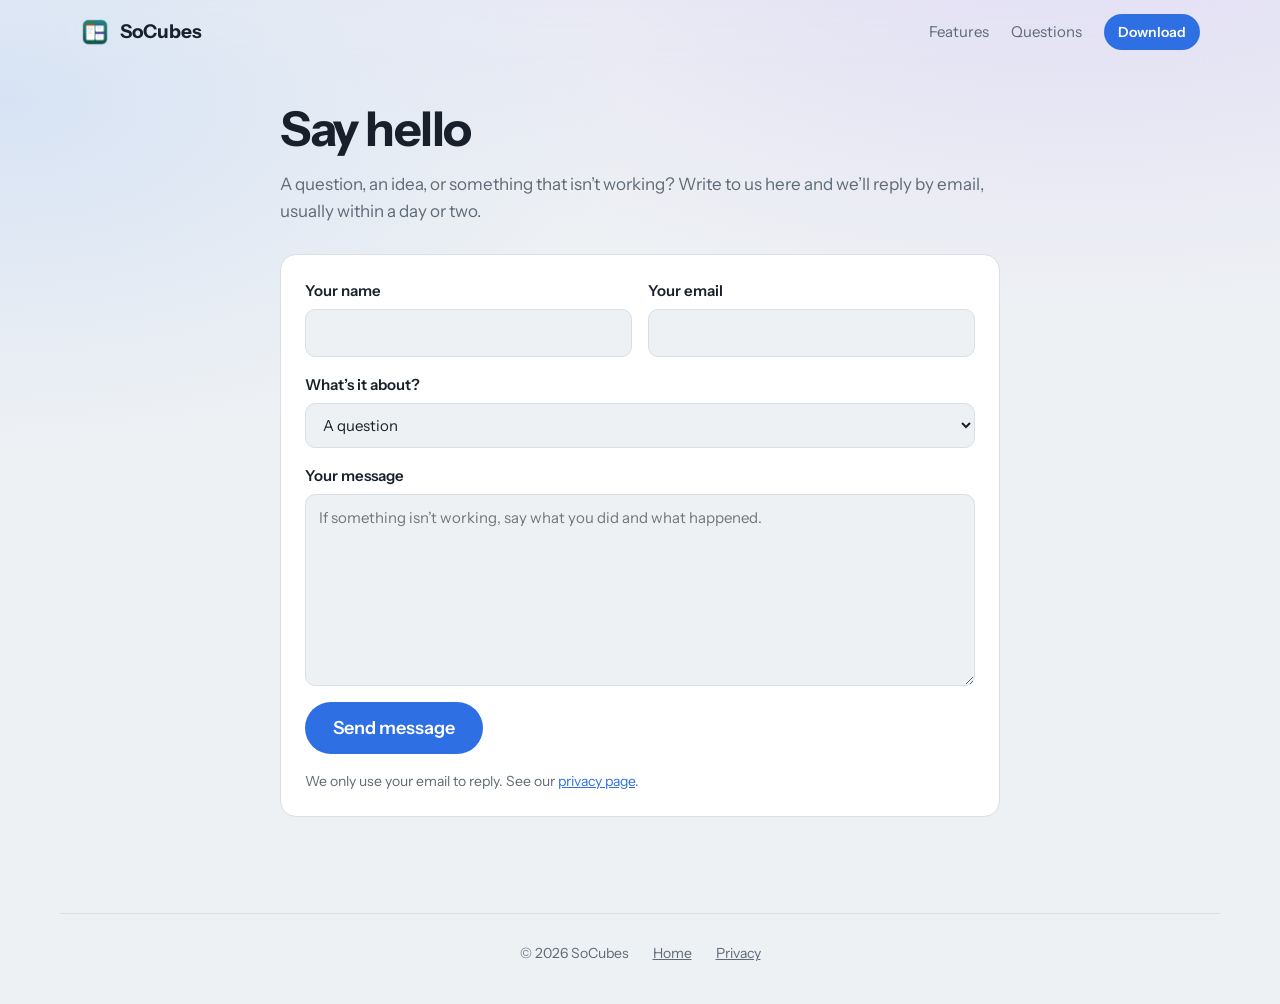
==== contact.html @ eb081d36 "Contact form, /download link, no GitHub links Co-Authored-By: Claude Opus 5.5 <noreply@anthropic.com" ====
<!doctype html>
<html lang="en">
  <head>
    <meta charset="utf-8" />
    <meta name="viewport" content="width=device-width, initial-scale=1" />
    <title>Contact · SoCubes</title>
    <meta name="description" content="Send the SoCubes team a question, an idea or a problem." />
    <link rel="icon" type="image/png" href="images/icon.png" />
    <link rel="preconnect" href="https://fonts.googleapis.com" />
    <link rel="preconnect" href="https://fonts.gstatic.com" crossorigin />
    <link
      href="https://fonts.googleapis.com/css2?family=Instrument+Sans:wght@400;500;600;700&family=Newsreader:ital,opsz,wght@0,6..72,400;1,6..72,400&display=swap"
      rel="stylesheet"
    />
    <link rel="stylesheet" href="style.css" />
  </head>
  <body>
    <header class="top">
      <a class="brand" href="index.html">
        <img src="images/icon.png" alt="" width="30" height="30" />
        SoCubes
      </a>
      <nav class="top__nav" aria-label="Site">
        <a href="index.html#features">Features</a>
        <a href="index.html#questions">Questions</a>
        <a class="button button--small" href="index.html#download">Download</a>
      </nav>
    </header>

    <main class="page">
      <h1>Say hello</h1>
      <p>
        A question, an idea, or something that isn’t working? Write to us here and we’ll reply by
        email, usually within a day or two.
      </p>

      <form
        class="contact"
        name="contact"
        method="POST"
        action="/thanks.html"
        data-netlify="true"
        netlify-honeypot="company"
      >
        <input type="hidden" name="form-name" value="contact" />
        <p class="contact__trap" aria-hidden="true">
          <label>Leave this empty <input name="company" tabindex="-1" autocomplete="off" /></label>
        </p>
        <div class="contact__row">
          <label class="contact__field">
            <span>Your name</span>
            <input name="name" autocomplete="name" required maxlength="100" />
          </label>
          <label class="contact__field">
            <span>Your email</span>
            <input name="email" type="email" autocomplete="email" required maxlength="200" />
          </label>
        </div>
        <label class="contact__field">
          <span>What’s it about?</span>
          <select name="topic">
            <option>A question</option>
            <option>Something isn’t working</option>
            <option>An idea for SoCubes</option>
            <option>Something else</option>
          </select>
        </label>
        <label class="contact__field">
          <span>Your message</span>
          <textarea
            name="message"
            rows="7"
            required
            maxlength="5000"
            placeholder="If something isn’t working, say what you did and what happened."
          ></textarea>
        </label>
        <button class="button button--big" type="submit">Send message</button>
        <p class="contact__small">
          We only use your email to reply. See our <a href="privacy.html">privacy page</a>.
        </p>
      </form>
    </main>

    <footer class="foot">
      <span>© 2026 SoCubes</span>
      <a href="index.html">Home</a>
      <a href="privacy.html">Privacy</a>
    </footer>
  </body>
</html>
---- style.css ----
:root {
  --bg: #eef1f4;
  --surface: #ffffff;
  --ink: #18212b;
  --muted: #5e6a77;
  --line: #d9dfe5;
  --accent: #2f6fe4;
  --accent-ink: #ffffff;
  --shadow: 0 30px 80px rgb(24 33 43 / 16%);
  color-scheme: light dark;
}

@media (prefers-color-scheme: dark) {
  :root {
    --bg: #12161b;
    --surface: #1c2229;
    --ink: #eef2f6;
    --muted: #9aa6b2;
    --line: #2c343d;
    --accent: #5b93f5;
    --shadow: 0 30px 80px rgb(0 0 0 / 50%);
  }
}

* {
  box-sizing: border-box;
}

html {
  scroll-behavior: smooth;
}

body {
  margin: 0;
  background:
    radial-gradient(1200px 600px at 85% -10%, color-mix(in srgb, #8a5cf6 14%, transparent), transparent 70%),
    radial-gradient(900px 500px at 0% 10%, color-mix(in srgb, #2f7cf6 12%, transparent), transparent 70%),
    var(--bg);
  color: var(--ink);
  font-family: 'Instrument Sans', system-ui, sans-serif;
  font-size: 17px;
  line-height: 1.6;
}

a {
  color: var(--accent);
}

img {
  max-width: 100%;
  height: auto;
  display: block;
}

.top {
  position: sticky;
  top: 0;
  z-index: 5;
  display: flex;
  align-items: center;
  justify-content: space-between;
  gap: 16px;
  max-width: 1160px;
  margin: 0 auto;
  padding: 14px 20px;
  backdrop-filter: blur(16px);
}

.brand {
  display: flex;
  align-items: center;
  gap: 10px;
  color: var(--ink);
  font-size: 19px;
  font-weight: 700;
  text-decoration: none;
}

.brand img {
  border-radius: 8px;
}

.top__nav {
  display: flex;
  align-items: center;
  gap: 22px;
  font-size: 15px;
}

.top__nav a:not(.button) {
  color: var(--muted);
  text-decoration: none;
}

.top__nav a:not(.button):hover {
  color: var(--ink);
}

.button {
  display: inline-flex;
  align-items: center;
  gap: 8px;
  padding: 10px 18px;
  border-radius: 999px;
  background: var(--accent);
  color: var(--accent-ink);
  font-weight: 600;
  text-decoration: none;
  transition: transform 0.15s ease, box-shadow 0.15s ease;
}

.button:hover {
  transform: translateY(-1px);
  box-shadow: 0 10px 24px color-mix(in srgb, var(--accent) 35%, transparent);
}

.button--small {
  padding: 7px 14px;
  font-size: 14px;
}

.button--big {
  padding: 15px 28px;
  font-size: 18px;
}

main {
  max-width: 1160px;
  margin: 0 auto;
  padding: 0 20px;
}

.hero {
  padding: 56px 0 24px;
  text-align: center;
}

.pill {
  display: inline-block;
  margin: 0 0 18px;
  padding: 5px 14px;
  border: 1px solid var(--line);
  border-radius: 999px;
  background: var(--surface);
  color: var(--muted);
  font-size: 14px;
  font-weight: 500;
}

h1 {
  margin: 0;
  font-size: clamp(40px, 7vw, 76px);
  line-height: 1.04;
  letter-spacing: -0.03em;
}

h1 em {
  font-family: 'Newsreader', Georgia, serif;
  font-weight: 400;
  color: var(--accent);
}

.hero__lead {
  max-width: 640px;
  margin: 22px auto 30px;
  color: var(--muted);
  font-size: 19px;
}

.hero__small {
  margin: 12px 0 0;
  color: var(--muted);
  font-size: 14px;
}

.shot {
  margin: 0;
  overflow: hidden;
  border: 1px solid var(--line);
  border-radius: 18px;
  background: var(--surface);
  box-shadow: var(--shadow);
}

.shot--hero {
  margin-top: 48px;
}

section {
  padding: 72px 0 0;
}

h2 {
  margin: 0 0 32px;
  font-size: clamp(28px, 4vw, 40px);
  line-height: 1.15;
  letter-spacing: -0.02em;
  text-align: center;
}

h3 {
  margin: 0 0 6px;
  font-size: 19px;
}

.grid {
  display: grid;
  grid-template-columns: repeat(auto-fit, minmax(300px, 1fr));
  gap: 16px;
}

.card {
  padding: 24px;
  border: 1px solid var(--line);
  border-radius: 16px;
  background: var(--surface);
}

.card p,
.split__text p,
.steps p,
.faq p {
  margin: 0;
  color: var(--muted);
}

.card__dot {
  display: block;
  width: 12px;
  height: 12px;
  margin-bottom: 14px;
  border-radius: 4px;
  background: var(--dot);
}

.split {
  display: grid;
  grid-template-columns: minmax(0, 1.4fr) minmax(0, 1fr);
  align-items: center;
  gap: 40px;
  margin-top: 56px;
}

.split__text h3 + p {
  margin-bottom: 24px;
}

.steps {
  display: grid;
  grid-template-columns: repeat(auto-fit, minmax(240px, 1fr));
  gap: 16px;
  margin: 0;
  padding: 0;
  list-style: none;
  counter-reset: step;
}

.steps li {
  position: relative;
  padding: 24px;
  border: 1px solid var(--line);
  border-radius: 16px;
  background: var(--surface);
  counter-increment: step;
}

.steps li::before {
  content: counter(step);
  display: grid;
  place-items: center;
  width: 32px;
  height: 32px;
  margin-bottom: 14px;
  border-radius: 50%;
  background: color-mix(in srgb, var(--accent) 14%, transparent);
  color: var(--accent);
  font-weight: 700;
}

.faq {
  max-width: 760px;
  margin: 0 auto;
}

.faq details {
  border-bottom: 1px solid var(--line);
  padding: 16px 4px;
}

.faq summary {
  cursor: pointer;
  font-weight: 600;
}

.faq details p {
  margin-top: 8px;
}

.foot {
  display: flex;
  flex-wrap: wrap;
  justify-content: center;
  gap: 8px 24px;
  max-width: 1160px;
  margin: 96px auto 0;
  padding: 28px 20px 40px;
  border-top: 1px solid var(--line);
  color: var(--muted);
  font-size: 14px;
}

.foot a {
  color: var(--muted);
}

.page {
  max-width: 760px;
  margin: 0 auto;
  padding: 40px 20px 0;
}

.page h1 {
  font-size: clamp(32px, 5vw, 48px);
  margin-bottom: 8px;
}

.page h2 {
  margin: 40px 0 10px;
  font-size: 22px;
  text-align: left;
}

.page p,
.page li {
  color: var(--muted);
}

@media (max-width: 760px) {
  .top__nav a:not(.button) {
    display: none;
  }

  .split {
    grid-template-columns: 1fr;
  }

  .hero {
    padding-top: 32px;
  }
}

/* ---------- Contact ---------- */

.contact {
  display: flex;
  flex-direction: column;
  gap: 16px;
  margin-top: 28px;
  padding: 24px;
  border: 1px solid var(--line);
  border-radius: 16px;
  background: var(--surface);
}

.contact__row {
  display: grid;
  grid-template-columns: repeat(auto-fit, minmax(220px, 1fr));
  gap: 16px;
}

.contact__field {
  display: flex;
  flex-direction: column;
  gap: 6px;
  font-size: 15px;
  font-weight: 600;
}

.contact input,
.contact select,
.contact textarea {
  width: 100%;
  padding: 11px 13px;
  border: 1px solid var(--line);
  border-radius: 10px;
  background: var(--bg);
  color: var(--ink);
  font: inherit;
  font-weight: 400;
}

.contact textarea {
  resize: vertical;
}

.contact input:focus,
.contact select:focus,
.contact textarea:focus {
  outline: 2px solid color-mix(in srgb, var(--accent) 50%, transparent);
  border-color: var(--accent);
}

.contact .button {
  align-self: flex-start;
  border: 0;
  cursor: pointer;
  font-family: inherit;
}

.contact__small {
  margin: 0;
  color: var(--muted);
  font-size: 14px;
}

.contact__trap {
  position: absolute;
  left: -10000px;
}

.page--center {
  text-align: center;
  padding-top: 96px;
}
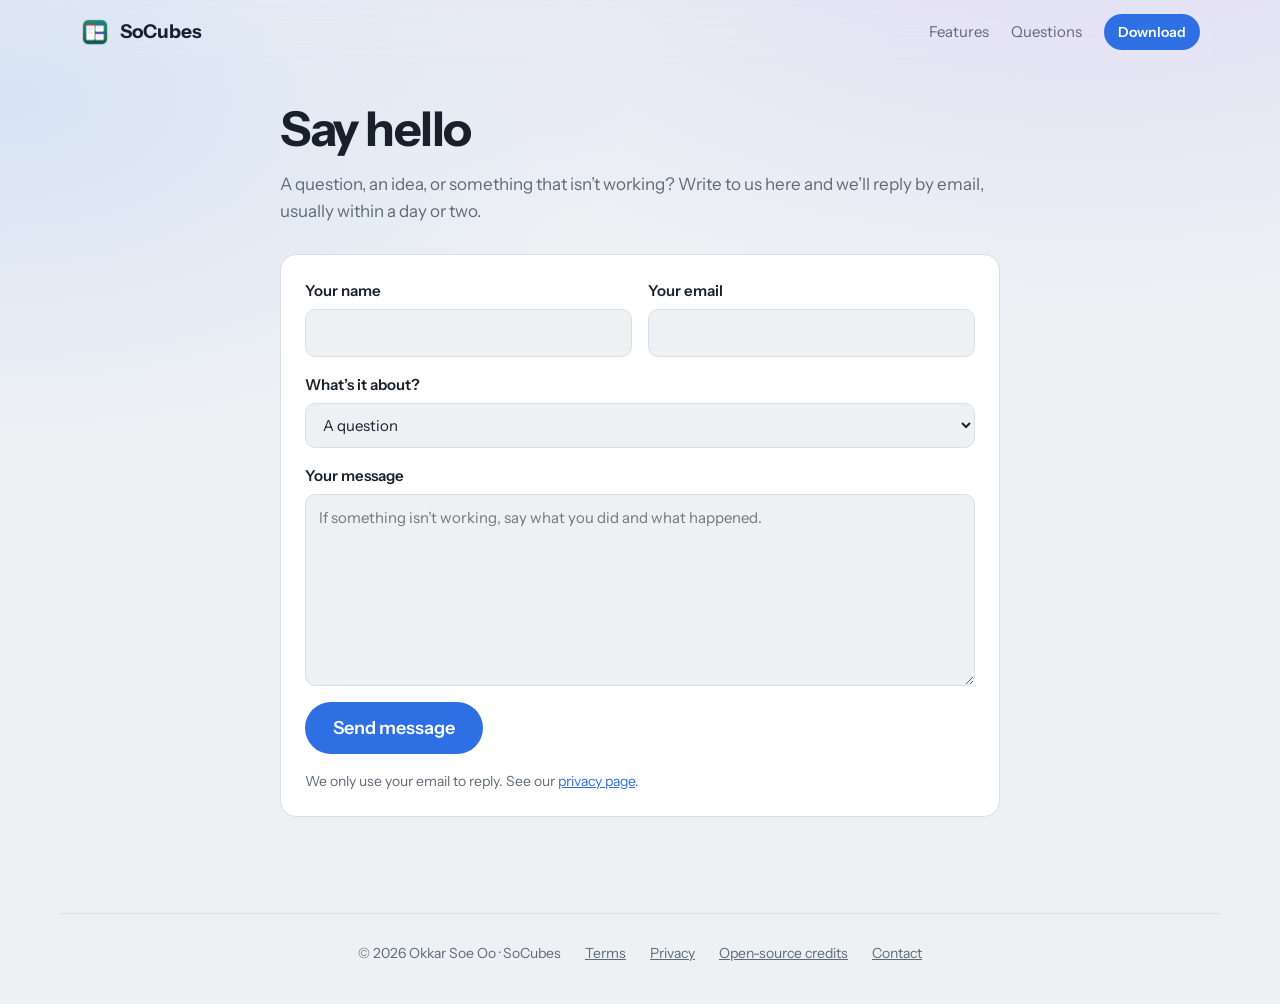
==== commit 5f68a6d8: "Terms, privacy, credits Co-Authored-By: Claude Opus 5.5 <noreply@anthropic.com>" ====
--- a/contact.html
+++ b/contact.html
@@ -83,9 +83,11 @@
     </main>
 
     <footer class="foot">
-      <span>© 2026 SoCubes</span>
-      <a href="index.html">Home</a>
+      <span>© 2026 Okkar Soe Oo · SoCubes</span>
+      <a href="terms.html">Terms</a>
       <a href="privacy.html">Privacy</a>
+      <a href="credits.html">Open-source credits</a>
+      <a href="contact.html">Contact</a>
     </footer>
   </body>
 </html>
--- a/style.css
+++ b/style.css
@@ -422,3 +422,34 @@
   text-align: center;
   padding-top: 96px;
 }
+
+/* ---------- Credits ---------- */
+
+.credits {
+  margin: 24px 0 0;
+  padding: 0;
+  list-style: none;
+  columns: 2 280px;
+  column-gap: 32px;
+  font-size: 14px;
+}
+
+.credits li {
+  break-inside: avoid;
+  padding: 4px 0;
+}
+
+.credits span {
+  color: var(--muted);
+}
+
+/* ---------- Terms and privacy ---------- */
+
+.legal h2 {
+  font-size: 19px;
+}
+
+.legal p,
+.legal li {
+  line-height: 1.65;
+}
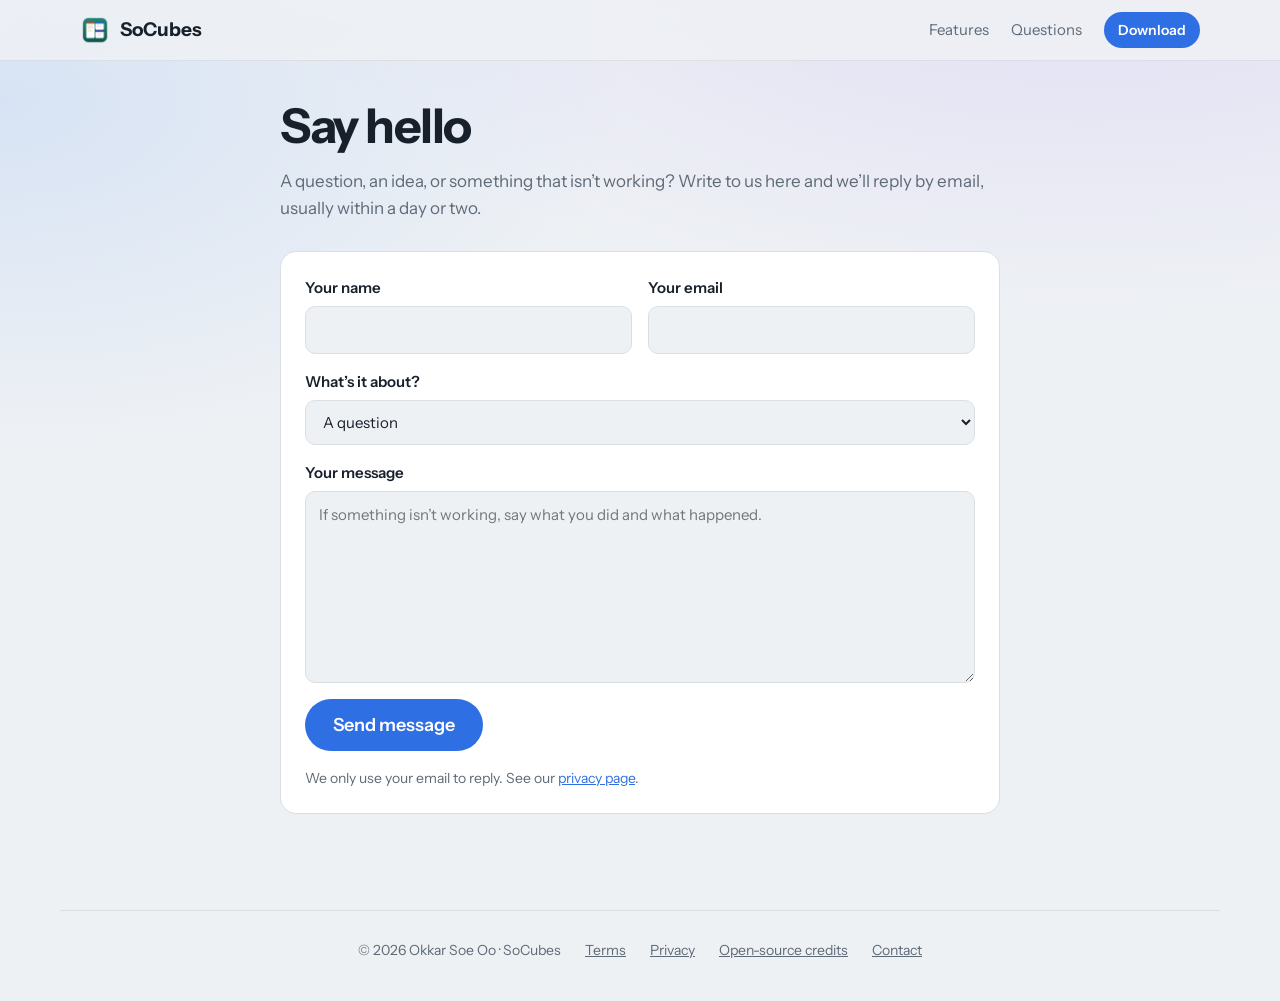
==== commit 75afef99: "Phone layout Co-Authored-By: Claude Opus 5.5 <noreply@anthropic.com>" ====
--- a/contact.html
+++ b/contact.html
@@ -21,7 +21,7 @@
         SoCubes
       </a>
       <nav class="top__nav" aria-label="Site">
-        <a href="index.html#features">Features</a>
+        <a href="features.html">Features</a>
         <a href="index.html#questions">Questions</a>
         <a class="button button--small" href="index.html#download">Download</a>
       </nav>
--- a/style.css
+++ b/style.css
@@ -7,6 +7,8 @@
   --accent: #2f6fe4;
   --accent-ink: #ffffff;
   --shadow: 0 30px 80px rgb(24 33 43 / 16%);
+  --bar: rgb(238 241 244 / 88%);
+  --bar-line: rgb(24 33 43 / 8%);
   color-scheme: light dark;
 }
 
@@ -19,6 +21,8 @@
     --line: #2c343d;
     --accent: #5b93f5;
     --shadow: 0 30px 80px rgb(0 0 0 / 50%);
+    --bar: rgb(18 22 27 / 88%);
+    --bar-line: rgb(255 255 255 / 8%);
   }
 }
 
@@ -28,10 +32,13 @@
 
 html {
   scroll-behavior: smooth;
+  -webkit-text-size-adjust: 100%;
+  text-size-adjust: 100%;
 }
 
 body {
   margin: 0;
+  overflow-x: hidden;
   background:
     radial-gradient(1200px 600px at 85% -10%, color-mix(in srgb, #8a5cf6 14%, transparent), transparent 70%),
     radial-gradient(900px 500px at 0% 10%, color-mix(in srgb, #2f7cf6 12%, transparent), transparent 70%),
@@ -60,10 +67,13 @@
   align-items: center;
   justify-content: space-between;
   gap: 16px;
-  max-width: 1160px;
-  margin: 0 auto;
-  padding: 14px 20px;
-  backdrop-filter: blur(16px);
+  /* Full width, with the content lined up with the page below. */
+  padding: 12px max(20px, calc((100% - 1120px) / 2));
+  /* A solid-enough bar, so pictures never show through the words. */
+  background: var(--bar);
+  border-bottom: 1px solid var(--bar-line);
+  -webkit-backdrop-filter: saturate(180%) blur(16px);
+  backdrop-filter: saturate(180%) blur(16px);
 }
 
 .brand {
@@ -336,8 +346,88 @@
 }
 
 @media (max-width: 760px) {
-  .top__nav a:not(.button) {
+  .top__nav {
+    gap: 14px;
+  }
+
+  /* On a phone the bar keeps Features and Download; the rest is further down the page. */
+  .top__nav a:not(.button):not([href$='features.html']) {
     display: none;
+  }
+
+  .brand {
+    font-size: 17px;
+  }
+
+  body {
+    font-size: 16px;
+  }
+
+  h1 {
+    font-size: 40px;
+  }
+
+  .hero__lead {
+    font-size: 17px;
+  }
+
+  /* Every big button on a phone: full width, the same size, words centred. */
+  .hero__buttons {
+    flex-direction: column;
+    align-items: stretch;
+    width: 100%;
+  }
+
+  .button--big {
+    width: 100%;
+    justify-content: center;
+    padding: 14px 20px;
+    font-size: 17px;
+  }
+
+  .showcase__text,
+  .feature__text {
+    text-align: left;
+  }
+
+  .contact .button {
+    align-self: stretch;
+  }
+
+  .top .button--small {
+    padding: 7px 14px;
+  }
+
+  .steps li,
+  .card {
+    padding: 20px;
+  }
+
+  .foot {
+    gap: 8px 18px;
+    padding-left: 20px;
+    padding-right: 20px;
+  }
+
+  .shot {
+    border-radius: 12px;
+  }
+
+  .showcase__text h2,
+  .feature__text h2 {
+    font-size: 28px;
+  }
+
+  section {
+    padding-top: 56px;
+  }
+
+  .feature {
+    padding-top: 48px;
+  }
+
+  .contact {
+    padding: 18px;
   }
 
   .split {
@@ -453,3 +543,157 @@
 .legal li {
   line-height: 1.65;
 }
+
+/* ---------- Showcase (home) and the Features page ---------- */
+
+.showcase {
+  display: grid;
+  grid-template-columns: minmax(0, 1.5fr) minmax(0, 1fr);
+  align-items: center;
+  gap: 48px;
+}
+
+.showcase__text h2 {
+  text-align: left;
+  margin-bottom: 14px;
+}
+
+.showcase__text > p {
+  margin: 0 0 18px;
+  color: var(--muted);
+}
+
+.eyebrow {
+  margin: 0 0 8px;
+  color: var(--accent);
+  font-size: 14px;
+  font-weight: 700;
+  letter-spacing: 0.06em;
+  text-transform: uppercase;
+}
+
+.ticks {
+  margin: 0 0 28px;
+  padding: 0;
+  list-style: none;
+}
+
+.ticks li {
+  position: relative;
+  padding: 5px 0 5px 28px;
+}
+
+.ticks li::before {
+  content: '';
+  position: absolute;
+  left: 0;
+  top: 11px;
+  width: 16px;
+  height: 16px;
+  border-radius: 50%;
+  background: color-mix(in srgb, var(--accent) 16%, transparent)
+    url("data:image/svg+xml,%3Csvg xmlns='http://www.w3.org/2000/svg' viewBox='0 0 24 24'%3E%3Cpath d='M6 12l4 4 8-8' fill='none' stroke='%232f6fe4' stroke-width='3' stroke-linecap='round' stroke-linejoin='round'/%3E%3C/svg%3E")
+    center / 11px no-repeat;
+}
+
+.split--reverse {
+  grid-template-columns: minmax(0, 1.4fr) minmax(0, 1fr);
+}
+
+.feature {
+  display: grid;
+  grid-template-columns: minmax(0, 1.5fr) minmax(0, 1fr);
+  align-items: center;
+  gap: 48px;
+  padding: 64px 0 0;
+}
+
+.feature:nth-of-type(even) .shot {
+  order: 2;
+}
+
+.feature__text h2 {
+  text-align: left;
+  margin-bottom: 12px;
+}
+
+.feature__text > p {
+  margin: 0 0 16px;
+  color: var(--muted);
+}
+
+.feature__text .ticks {
+  margin-bottom: 0;
+}
+
+.page-hero {
+  padding: 48px 0 8px;
+  text-align: center;
+}
+
+.page-hero h1 {
+  font-size: clamp(36px, 6vw, 60px);
+}
+
+.more {
+  padding-top: 80px;
+}
+
+.cta {
+  margin-top: 80px;
+  padding: 48px 24px;
+  border: 1px solid var(--line);
+  border-radius: 20px;
+  background: var(--surface);
+  text-align: center;
+}
+
+.cta h2 {
+  margin-bottom: 10px;
+}
+
+.cta p {
+  margin: 0 0 24px;
+  color: var(--muted);
+}
+
+@media (max-width: 860px) {
+  .showcase,
+  .feature,
+  .split--reverse {
+    grid-template-columns: 1fr;
+    gap: 28px;
+  }
+
+  .feature:nth-of-type(even) .shot {
+    order: 0;
+  }
+}
+
+/* ---------- Mac and Windows downloads ---------- */
+
+.hero__buttons {
+  display: flex;
+  flex-wrap: wrap;
+  justify-content: center;
+  gap: 12px;
+}
+
+.button--ghost {
+  border: 1px solid var(--line);
+  background: var(--surface);
+  color: var(--ink);
+}
+
+.button--ghost:hover {
+  box-shadow: 0 10px 24px rgb(24 33 43 / 12%);
+}
+
+.steps__os {
+  margin: 28px 0 14px;
+  font-size: 20px;
+}
+
+.steps__os:first-of-type {
+  margin-top: 0;
+}
